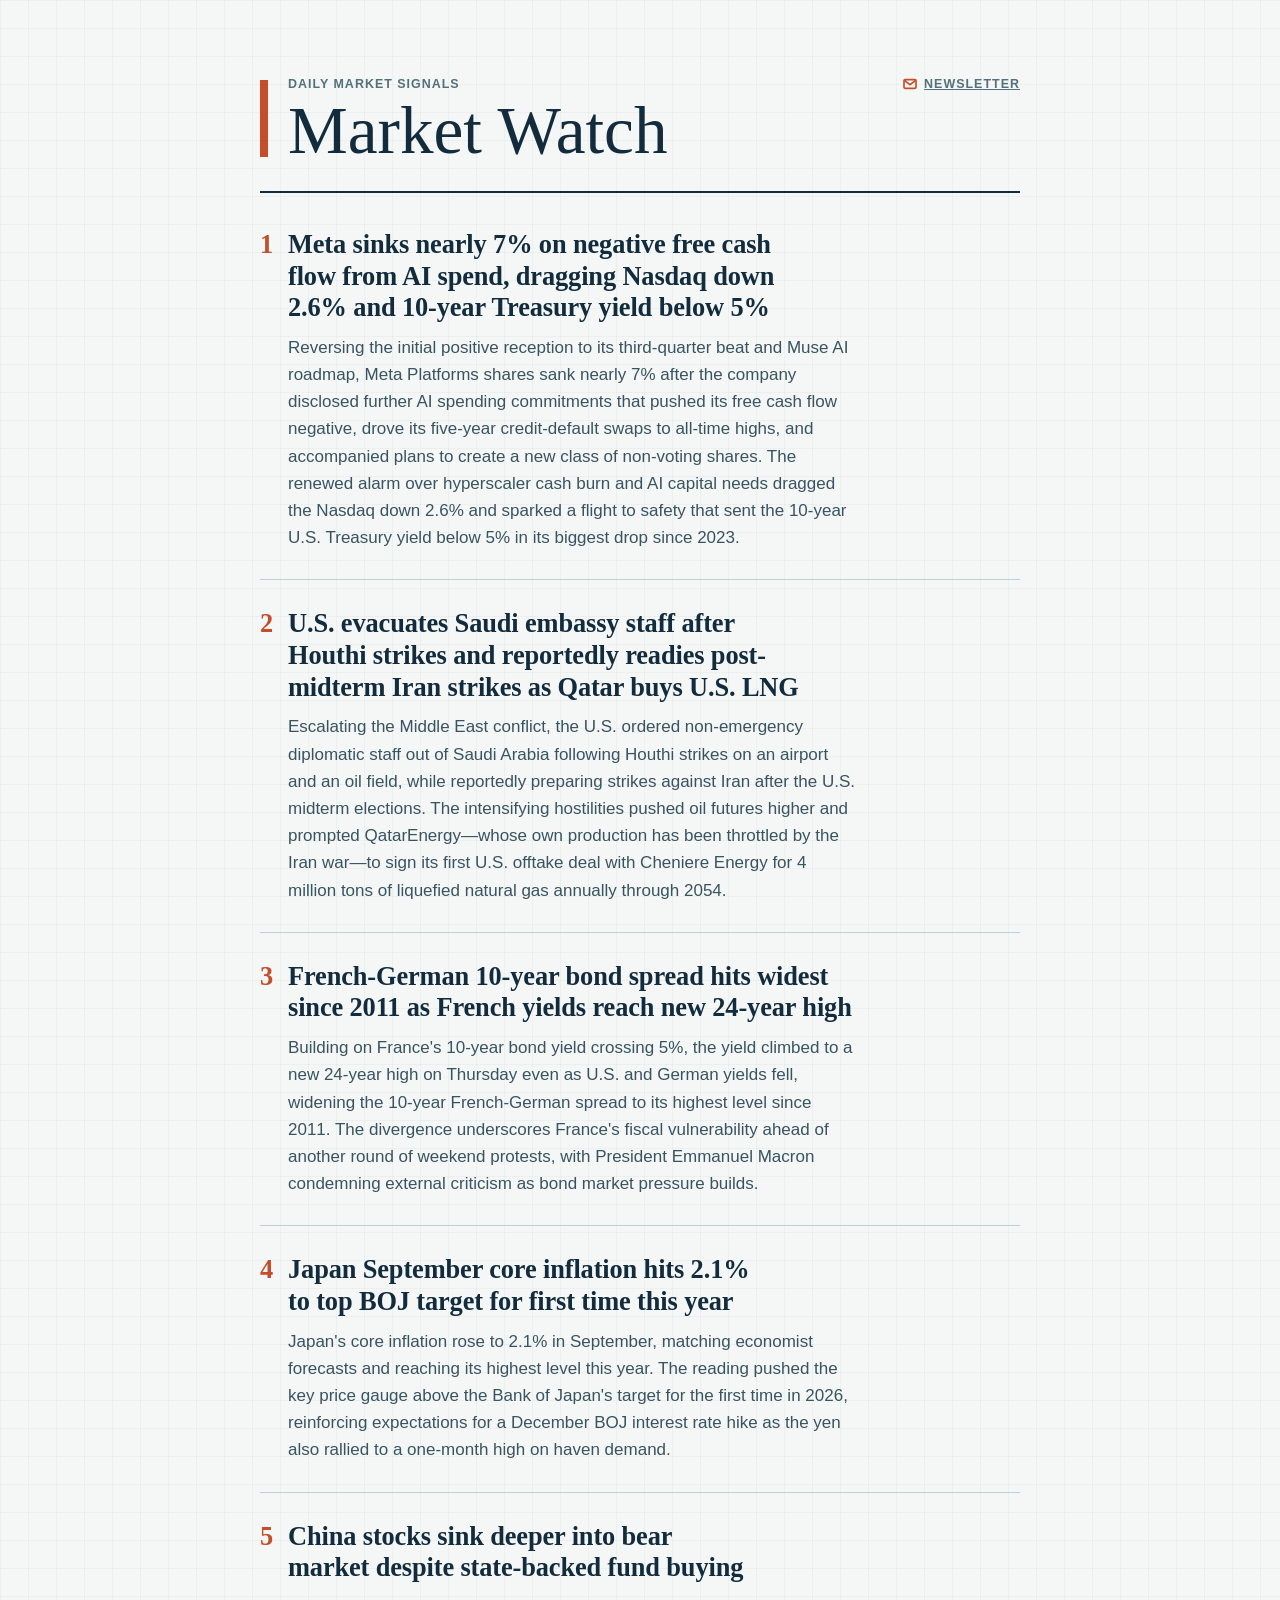
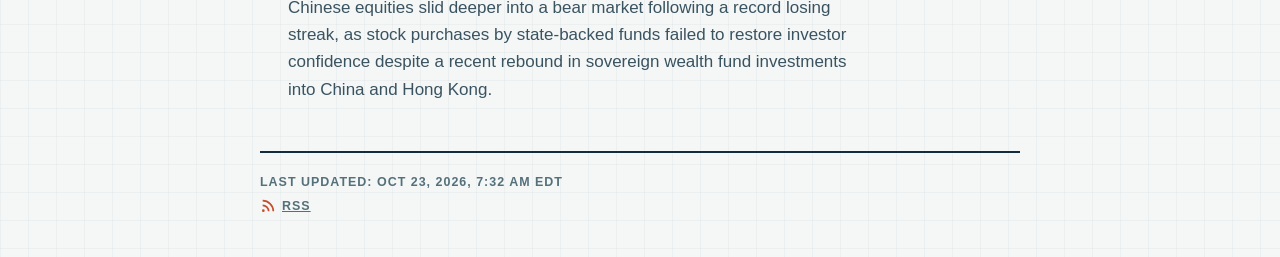
==== index.html @ daae04bd "Add a Newsletter link and a subscription-confirmed page The masthead now links to the Brevo-hosted s" ====
<!doctype html>
<html lang="en">
  <head>
    <meta charset="utf-8">
    <meta name="viewport" content="width=device-width, initial-scale=1">
    <meta name="description" content="The top market signals, every morning: a brief on tech, business and the economy.">
    <meta name="theme-color" content="#f4f7f6">
    <title>Market Watch</title>
    <link rel="icon" href="https://avatars.githubusercontent.com/u/337943099?s=200&v=4">
    <link rel="alternate" type="application/rss+xml" title="Market Watch: daily market signals" href="feed.xml">
    <link rel="alternate" type="text/markdown" title="Today’s brief (markdown)" href="today.md">
    <link rel="describedby" href="llms.txt">
    <link rel="stylesheet" href="css/market-watch.css">
  </head>
  <body>
    <main class="page-shell">
      <header class="masthead">
        <div class="masthead-top">
          <p class="eyebrow">Daily market signals</p>
          <a class="newsletter-link" href="https://a4130c57.sibforms.com/serve/[base64]" target="_blank" rel="noopener">
            <svg viewBox="0 0 24 24" width="16" height="16" aria-hidden="true" focusable="false">
              <rect x="3" y="5.5" width="18" height="13" rx="1.5" fill="none" stroke="currentColor" stroke-width="2.5"></rect>
              <path d="M4 7l8 6 8-6" fill="none" stroke="currentColor" stroke-width="2.5"></path>
            </svg>
            Newsletter
          </a>
        </div>
        <h1>Market Watch</h1>
      </header>

      <section class="results" aria-label="Current market signals">
        <ul id="signal-list" class="signal-list" hidden></ul>
        <p id="empty-state" class="empty-state">No signals yet.</p>
      </section>

      <footer class="market-watch-footer">
        <p id="refresh-time" aria-live="polite">Last updated: not yet.</p>
        <p>
          <a class="rss-link" href="feed.xml">
            <svg viewBox="0 0 24 24" width="16" height="16" aria-hidden="true" focusable="false">
              <circle cx="5" cy="19" r="2" fill="currentColor"></circle>
              <path d="M4 11a9 9 0 0 1 9 9M4 4a16 16 0 0 1 16 16" fill="none" stroke="currentColor" stroke-width="2.5"></path>
            </svg>
            RSS
          </a>
        </p>
      </footer>
    </main>

    <script>
      const signalList = document.querySelector("#signal-list");
      const emptyState = document.querySelector("#empty-state");
      const refreshTime = document.querySelector("#refresh-time");

      function formatRefreshTime(value) {
        if (!value) {
          return "Last updated: not yet.";
        }
        const date = new Date(value);
        if (Number.isNaN(date.valueOf())) {
          return "Last updated: unavailable.";
        }
        return `Last updated: ${new Intl.DateTimeFormat("en-US", {
          month: "short",
          day: "numeric",
          year: "numeric",
          hour: "numeric",
          minute: "2-digit",
          timeZone: "America/New_York",
          timeZoneName: "short",
        }).format(date)}`;
      }

      function addSignal(signal) {
        if (
          !signal
          || !Number.isInteger(signal.rank)
          || signal.rank < 1
          || typeof signal.title !== "string"
          || typeof signal.thesis !== "string"
        ) {
          return false;
        }
        const title = signal.title.trim();
        const thesis = signal.thesis.trim();
        if (!title || !thesis) {
          return false;
        }

        const item = document.createElement("li");
        const rankMark = document.createElement("span");
        const body = document.createElement("div");
        const titleLine = document.createElement("p");
        const thesisLine = document.createElement("p");
        rankMark.className = "signal-rank";
        body.className = "signal-body";
        titleLine.className = "signal-title";
        thesisLine.className = "signal-thesis";
        rankMark.textContent = signal.rank;
        titleLine.textContent = title;
        thesisLine.textContent = thesis;
        body.append(titleLine, thesisLine);
        item.append(rankMark, body);
        signalList.append(item);
        return true;
      }

      async function loadMarketWatch() {
        try {
          const response = await fetch("data/market-watch.json", { cache: "no-store" });
          if (!response.ok) {
            throw new Error("Market Watch data request failed.");
          }
          const brief = await response.json();
          const signals = Array.isArray(brief.signals) ? brief.signals.slice(0, 5) : [];
          const renderedCount = signals.reduce(
            (count, signal) => count + Number(addSignal(signal)),
            0,
          );
          signalList.hidden = renderedCount === 0;
          emptyState.hidden = renderedCount > 0;
          refreshTime.textContent = formatRefreshTime(brief.generated_at);
        } catch {
          emptyState.textContent = "Market signals are unavailable right now.";
          signalList.hidden = true;
          refreshTime.textContent = "Last updated: unavailable.";
        }
      }

      loadMarketWatch();
    </script>
  </body>
</html>
---- css/market-watch.css ----
:root {
  --canvas: #f4f7f6;
  --ink: #132c3d;
  --muted: #55707a;
  --body: #3a5360;
  --line: #bdd0d2;
  --accent: #c44d2b;
}

* {
  box-sizing: border-box;
}

body {
  min-width: 320px;
  margin: 0;
  color: var(--ink);
  background-color: var(--canvas);
  background-image: linear-gradient(90deg, rgba(19, 44, 61, 0.035) 1px, transparent 1px), linear-gradient(rgba(19, 44, 61, 0.035) 1px, transparent 1px);
  background-size: 28px 28px;
  font-family: "Avenir Next", "Segoe UI", sans-serif;
}


.page-shell {
  width: min(100% - 32px, 760px);
  min-height: 100vh;
  margin: 0 auto;
  padding: 76px 0 40px;
}

.masthead {
  position: relative;
  padding: 0 0 28px 28px;
  border-bottom: 2px solid var(--ink);
}

.masthead::before {
  position: absolute;
  top: 4px;
  bottom: 34px;
  left: 0;
  width: 8px;
  content: "";
  background: var(--accent);
}

.masthead-top {
  display: flex;
  align-items: center;
  justify-content: space-between;
  gap: 16px;
}

.eyebrow,
.market-watch-footer p,
.newsletter-link {
  margin: 0;
  color: var(--muted);
  font-size: 0.78rem;
  font-weight: 700;
  letter-spacing: 0.08em;
  text-transform: uppercase;
}

h1,
p {
  margin-top: 0;
}

h1,
.signal-rank,
.signal-title {
  font-family: "Iowan Old Style", "Palatino Linotype", Palatino, Georgia, serif;
}

h1 {
  margin: 7px 0 0;
  font-size: clamp(2.35rem, 8vw, 4.2rem);
  font-weight: 500;
  letter-spacing: 0;
  line-height: 0.95;
}

.results {
  padding: 36px 0 48px;
}

.signal-list {
  margin: 0;
  padding: 0;
  list-style: none;
}

.signal-list[hidden] {
  display: none;
}

.signal-list li {
  display: grid;
  grid-template-columns: 28px minmax(0, 1fr);
  padding: 28px 0;
}

.signal-list li:first-child {
  padding-top: 0;
}

.signal-list li:last-child {
  padding-bottom: 0;
}

.signal-list li + li {
  border-top: 1px solid var(--line);
}

.signal-rank,
.signal-title {
  font-size: clamp(1.35rem, 3.6vw, 1.65rem);
  line-height: 1.2;
}

.signal-rank {
  color: var(--accent);
  font-variant-numeric: lining-nums;
  font-weight: 600;
}

.signal-title {
  margin-bottom: 10px;
  font-weight: 600;
  letter-spacing: -0.005em;
  text-wrap: balance;
}

.signal-thesis {
  max-width: 60ch;
  margin: 0;
  color: var(--body);
  font-size: 1.0625rem;
  line-height: 1.6;
  text-wrap: pretty;
}

.empty-state {
  margin: 0;
  padding: 42px 0;
  color: var(--muted);
  font-family: "Iowan Old Style", "Palatino Linotype", Palatino, Georgia, serif;
  font-size: 1.25rem;
  text-align: center;
}

.market-watch-footer {
  display: grid;
  gap: 9px;
  padding-top: 22px;
  border-top: 2px solid var(--ink);
}

.market-watch-footer a {
  color: inherit;
}

.rss-link,
.newsletter-link {
  display: inline-flex;
  align-items: center;
  gap: 6px;
  color: var(--muted);
}

.rss-link svg,
.newsletter-link svg {
  color: var(--accent);
}

@media (max-width: 560px) {
  .page-shell {
    width: min(100% - 24px, 760px);
    padding-top: 48px;
  }

  .masthead {
    padding-left: 22px;
  }

  .masthead::before {
    width: 6px;
  }

  .results {
    padding: 32px 0 38px;
  }

  .signal-list li {
    grid-template-columns: 22px minmax(0, 1fr);
    padding: 24px 0;
  }

  .signal-thesis {
    font-size: 1rem;
  }
}
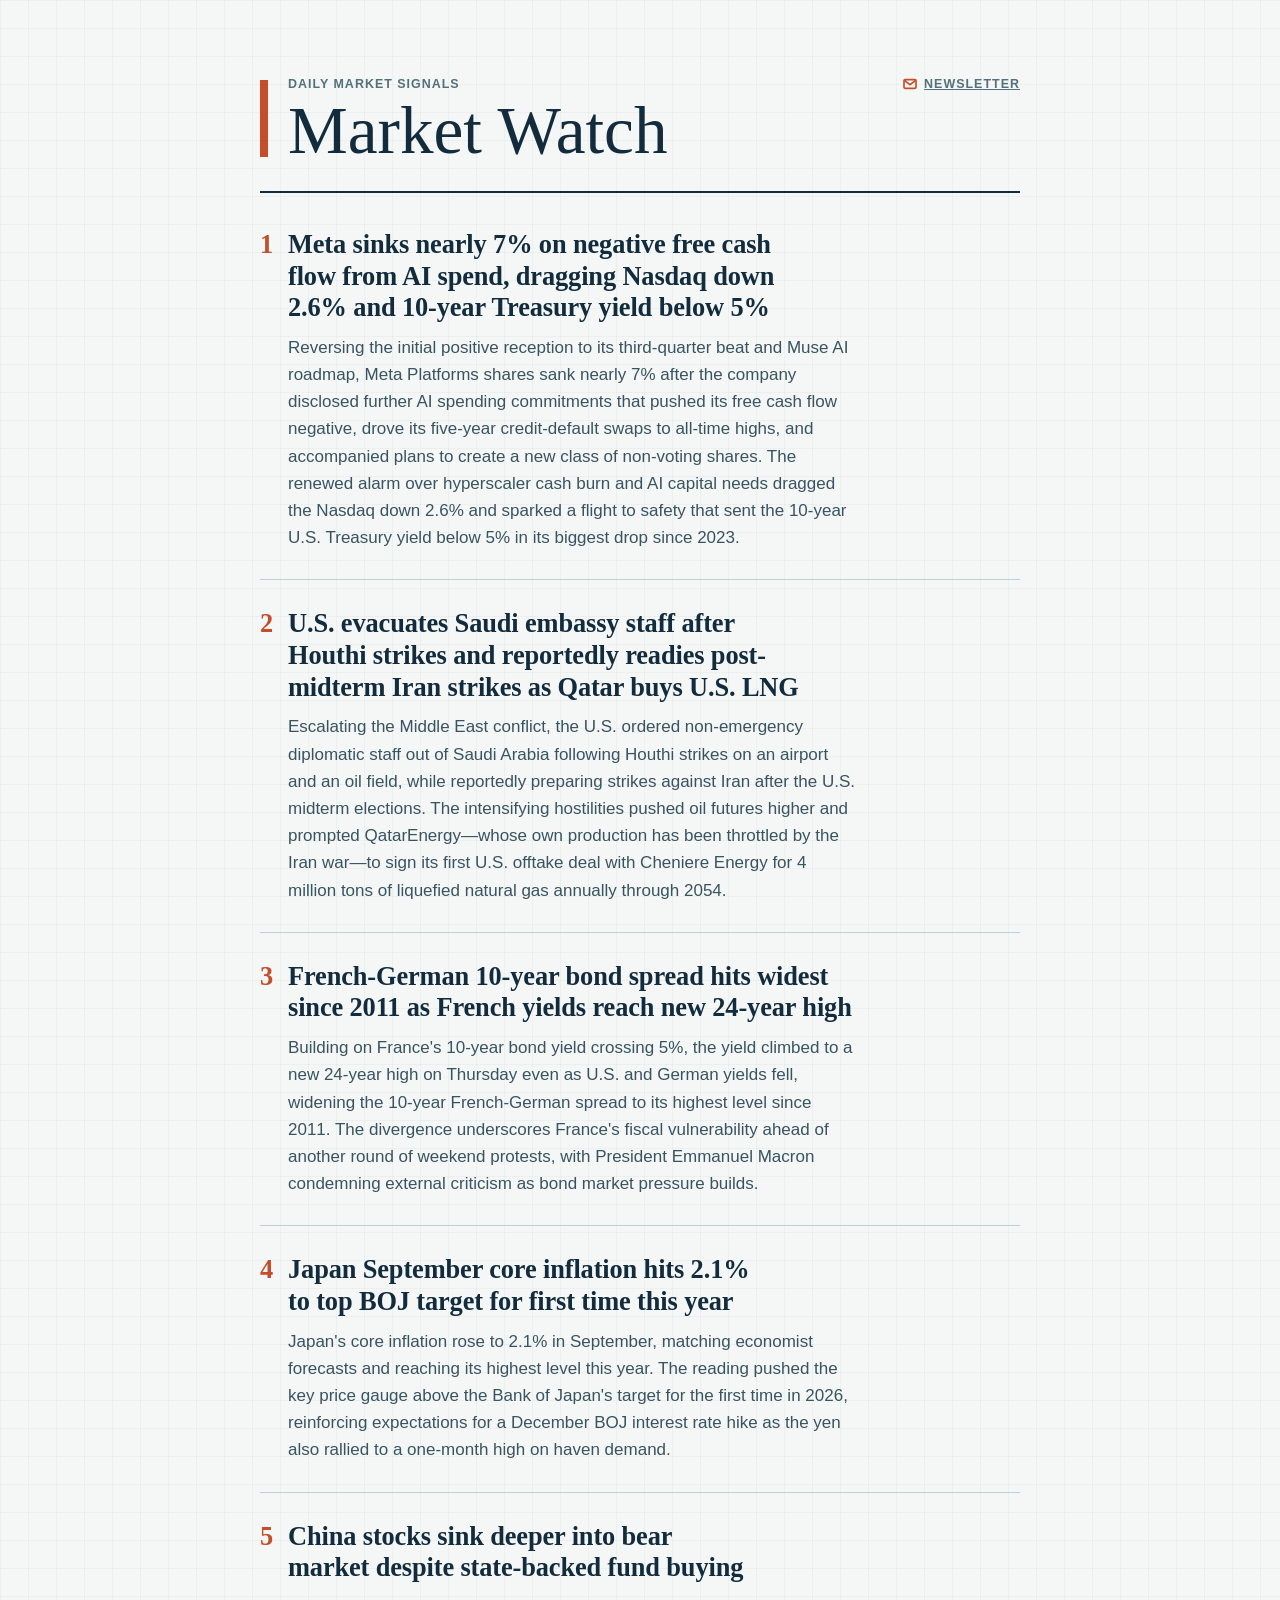
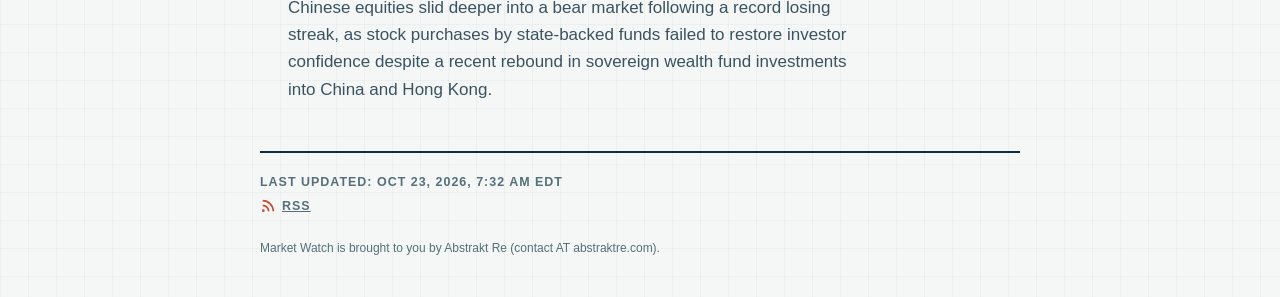
==== commit 32185ec2: "Add an Abstrakt Re credit and contact line to the page footers The footer of index.html, subscribe.h" ====
--- a/index.html
+++ b/index.html
@@ -17,7 +17,7 @@
       <header class="masthead">
         <div class="masthead-top">
           <p class="eyebrow">Daily market signals</p>
-          <a class="newsletter-link" href="https://a4130c57.sibforms.com/serve/[base64]" target="_blank" rel="noopener">
+          <a class="newsletter-link" href="subscribe.html">
             <svg viewBox="0 0 24 24" width="16" height="16" aria-hidden="true" focusable="false">
               <rect x="3" y="5.5" width="18" height="13" rx="1.5" fill="none" stroke="currentColor" stroke-width="2.5"></rect>
               <path d="M4 7l8 6 8-6" fill="none" stroke="currentColor" stroke-width="2.5"></path>
@@ -44,6 +44,7 @@
             RSS
           </a>
         </p>
+        <p class="footer-credit">Market Watch is brought to you by Abstrakt Re <span class="nowrap">(contact AT abstraktre.com).</span></p>
       </footer>
     </main>
 
--- a/css/market-watch.css
+++ b/css/market-watch.css
@@ -5,6 +5,9 @@
   --body: #3a5360;
   --line: #bdd0d2;
   --accent: #c44d2b;
+  --accent-strong: #a63f22;
+  --success: #2f6f5e;
+  --surface: #ffffff;
 }
 
 * {
@@ -162,6 +165,20 @@
   color: inherit;
 }
 
+/* Matches the small print at the bottom of the Market Watch email. */
+.market-watch-footer .footer-credit {
+  margin-top: 13px;
+  font-size: 0.75rem;
+  font-weight: 400;
+  letter-spacing: 0;
+  line-height: 1.5;
+  text-transform: none;
+}
+
+.nowrap {
+  white-space: nowrap;
+}
+
 .rss-link,
 .newsletter-link {
   display: inline-flex;
@@ -175,6 +192,144 @@
   color: var(--accent);
 }
 
+/* Subscribe page. Brevo's main.js toggles the sib-* classes below. */
+.subscribe-intro {
+  margin-bottom: 32px;
+}
+
+.subscribe-form {
+  display: grid;
+  gap: 20px;
+  max-width: 460px;
+}
+
+.subscribe-label {
+  display: block;
+  margin-bottom: 8px;
+  color: var(--muted);
+  font-size: 0.78rem;
+  font-weight: 700;
+  letter-spacing: 0.08em;
+  text-transform: uppercase;
+}
+
+.subscribe-input {
+  width: 100%;
+  padding: 12px 14px;
+  border: 1px solid var(--line);
+  border-radius: 2px;
+  color: var(--ink);
+  background: var(--surface);
+  font: inherit;
+  font-size: 1.0625rem;
+}
+
+.subscribe-input::placeholder {
+  color: var(--muted);
+  opacity: 0.7;
+}
+
+.subscribe-input:focus {
+  border-color: var(--ink);
+  outline: 2px solid var(--accent);
+  outline-offset: 1px;
+}
+
+.entry_errored .subscribe-input {
+  border-color: var(--accent-strong);
+}
+
+.entry__error {
+  display: none;
+  margin: 8px 0 0;
+  color: var(--accent-strong);
+  font-size: 0.9375rem;
+  line-height: 1.4;
+}
+
+.subscribe-captcha {
+  min-height: 65px;
+}
+
+.subscribe-button {
+  display: inline-flex;
+  align-items: center;
+  gap: 8px;
+  padding: 13px 24px;
+  border: 0;
+  border-radius: 2px;
+  color: #fff;
+  background: var(--accent);
+  font: inherit;
+  font-size: 0.78rem;
+  font-weight: 700;
+  letter-spacing: 0.08em;
+  text-transform: uppercase;
+  cursor: pointer;
+}
+
+.subscribe-button:hover {
+  background: var(--accent-strong);
+}
+
+.subscribe-button:focus-visible {
+  outline: 2px solid var(--ink);
+  outline-offset: 2px;
+}
+
+.sib-form-block__button-disabled {
+  cursor: progress;
+  opacity: 0.7;
+}
+
+.subscribe-spinner {
+  width: 16px;
+  height: 16px;
+  fill: currentColor;
+  animation: subscribe-spin 1.1s linear infinite;
+}
+
+.sib-hide-loader-icon,
+.input--hidden {
+  display: none !important;
+}
+
+.sib-form-message-panel {
+  display: none;
+  max-width: 460px;
+  margin: 0 0 28px;
+  padding: 14px 18px;
+  border-left: 4px solid var(--accent-strong);
+  background: var(--surface);
+}
+
+.sib-form-message-panel--active {
+  display: block;
+}
+
+#success-message {
+  border-left-color: var(--success);
+}
+
+.sib-form-message-panel__inner-text {
+  margin: 0;
+  color: var(--ink);
+  font-size: 1.0625rem;
+  line-height: 1.5;
+}
+
+@keyframes subscribe-spin {
+  to {
+    transform: rotate(1turn);
+  }
+}
+
+@media (prefers-reduced-motion: reduce) {
+  .subscribe-spinner {
+    animation: none;
+  }
+}
+
 @media (max-width: 560px) {
   .page-shell {
     width: min(100% - 24px, 760px);
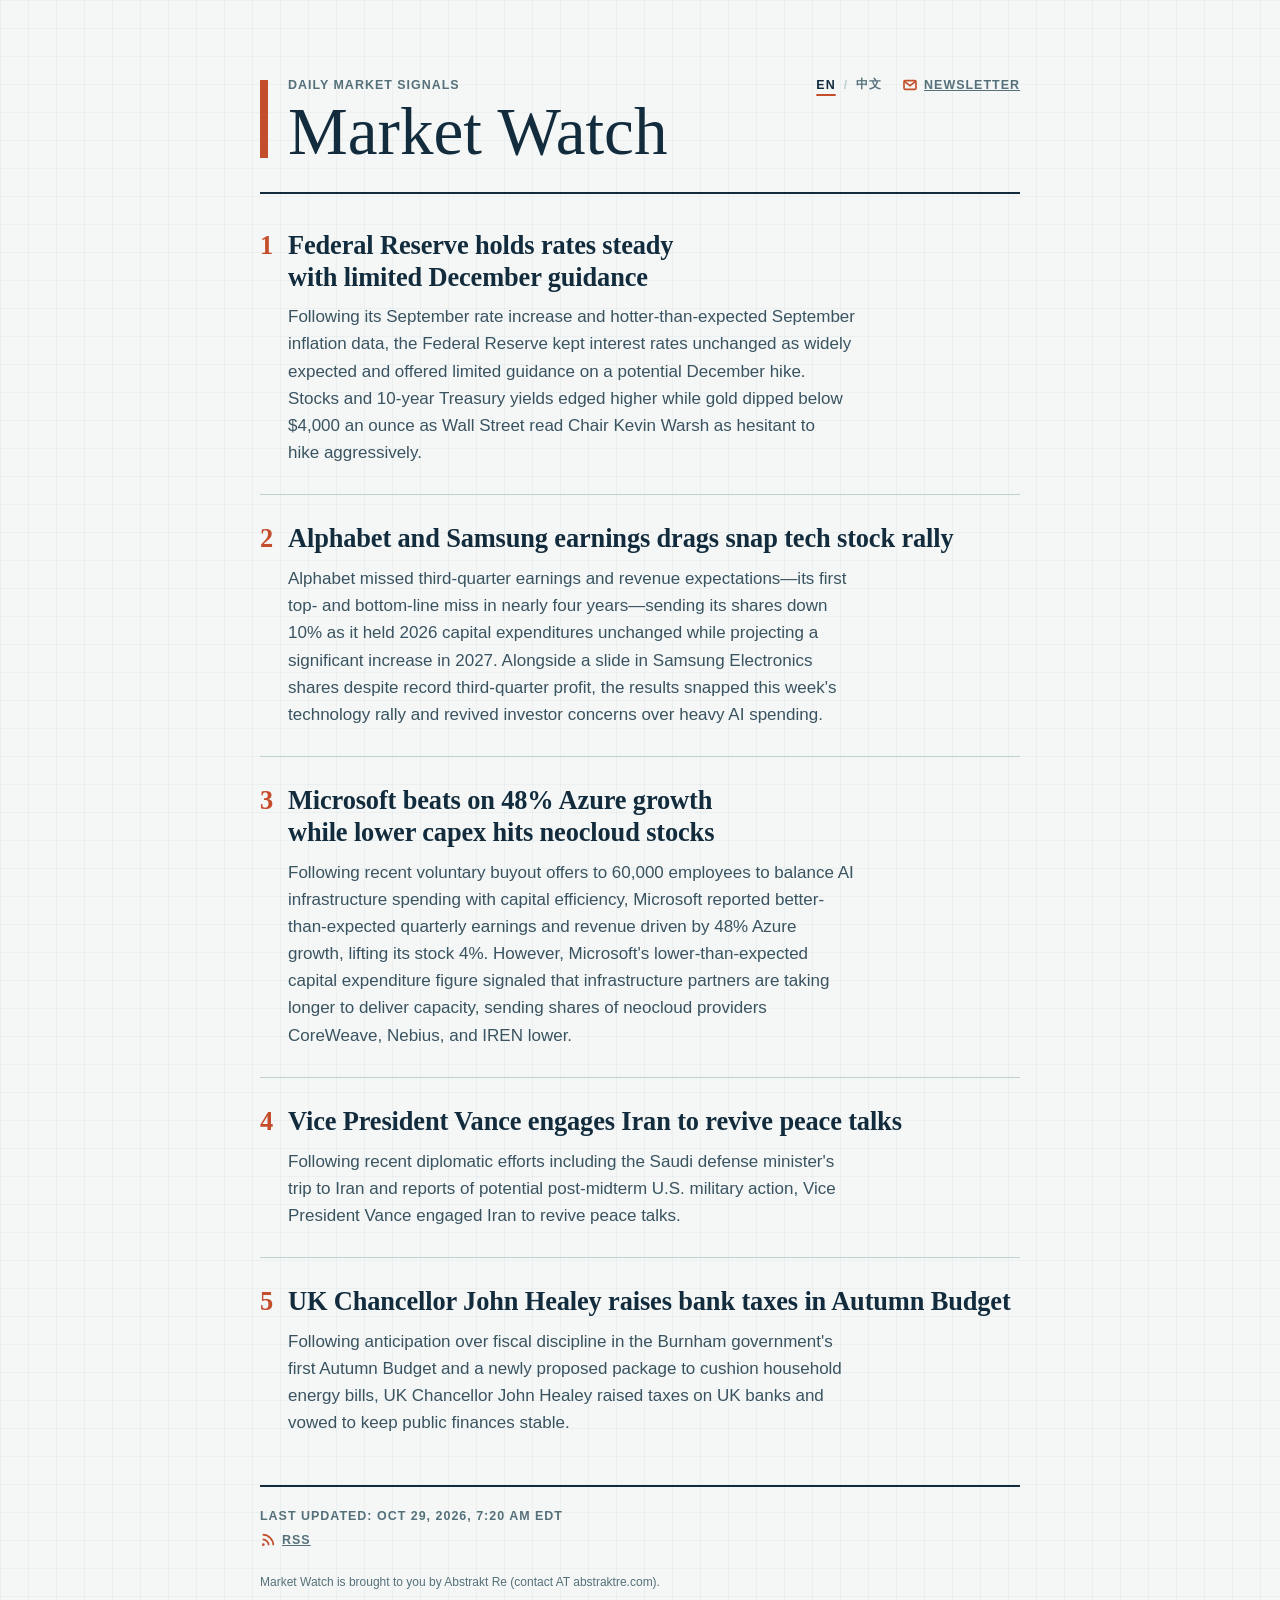
==== commit 1b685205: "Add an EN / 中文 toggle to the page The Chinese page loads data/market-watch.zh.json, an AI translatio" ====
--- a/index.html
+++ b/index.html
@@ -3,12 +3,13 @@
   <head>
     <meta charset="utf-8">
     <meta name="viewport" content="width=device-width, initial-scale=1">
-    <meta name="description" content="The top market signals, every morning: a brief on tech, business and the economy.">
+    <meta name="description" content="What’s worth watching today: a brief on tech, business and the economy.">
     <meta name="theme-color" content="#f4f7f6">
     <title>Market Watch</title>
     <link rel="icon" href="https://avatars.githubusercontent.com/u/337943099?s=200&v=4">
     <link rel="alternate" type="application/rss+xml" title="Market Watch: daily market signals" href="feed.xml">
     <link rel="alternate" type="text/markdown" title="Today’s brief (markdown)" href="today.md">
+    <link rel="alternate" hreflang="zh-Hans" href="?lang=zh">
     <link rel="describedby" href="llms.txt">
     <link rel="stylesheet" href="css/market-watch.css">
   </head>
@@ -16,19 +17,27 @@
     <main class="page-shell">
       <header class="masthead">
         <div class="masthead-top">
-          <p class="eyebrow">Daily market signals</p>
-          <a class="newsletter-link" href="subscribe.html">
-            <svg viewBox="0 0 24 24" width="16" height="16" aria-hidden="true" focusable="false">
-              <rect x="3" y="5.5" width="18" height="13" rx="1.5" fill="none" stroke="currentColor" stroke-width="2.5"></rect>
-              <path d="M4 7l8 6 8-6" fill="none" stroke="currentColor" stroke-width="2.5"></path>
-            </svg>
-            Newsletter
-          </a>
+          <p class="eyebrow" data-text="eyebrow">Daily market signals</p>
+          <div class="masthead-links">
+            <nav class="language-toggle" aria-label="Language">
+              <a href="?lang=en" hreflang="en" lang="en" data-language="en">EN</a>
+              <span aria-hidden="true">/</span>
+              <a href="?lang=zh" hreflang="zh-Hans" lang="zh-Hans" data-language="zh">中文</a>
+            </nav>
+            <a class="newsletter-link" href="subscribe.html">
+              <svg viewBox="0 0 24 24" width="16" height="16" aria-hidden="true" focusable="false">
+                <rect x="3" y="5.5" width="18" height="13" rx="1.5" fill="none" stroke="currentColor" stroke-width="2.5"></rect>
+                <path d="M4 7l8 6 8-6" fill="none" stroke="currentColor" stroke-width="2.5"></path>
+              </svg>
+              <span data-text="newsletter">Newsletter</span>
+            </a>
+          </div>
         </div>
         <h1>Market Watch</h1>
       </header>
 
-      <section class="results" aria-label="Current market signals">
+      <section class="results" aria-label="Current market signals" data-label="results">
+        <p id="language-note" class="language-note" hidden>今日中文版尚未更新，以下为英文原文。</p>
         <ul id="signal-list" class="signal-list" hidden></ul>
         <p id="empty-state" class="empty-state">No signals yet.</p>
       </section>
@@ -41,27 +50,111 @@
               <circle cx="5" cy="19" r="2" fill="currentColor"></circle>
               <path d="M4 11a9 9 0 0 1 9 9M4 4a16 16 0 0 1 16 16" fill="none" stroke="currentColor" stroke-width="2.5"></path>
             </svg>
-            RSS
+            <span data-text="rss">RSS</span>
           </a>
         </p>
-        <p class="footer-credit">Market Watch is brought to you by Abstrakt Re <span class="nowrap">(contact AT abstraktre.com).</span></p>
+        <p id="translation-note" class="footer-credit" hidden>中文内容由 AI 从英文翻译，如有出入，以英文原文为准。</p>
+        <p class="footer-credit"><span data-text="credit">Market Watch is brought to you by Abstrakt Re</span> <span class="nowrap" data-text="contact">(contact AT abstraktre.com).</span></p>
       </footer>
     </main>
 
     <script>
+      // The Chinese brief is an AI translation of the English one, published next to it
+      // with the same generated_at. RSS, markdown and email stay English.
+      const TEXT = {
+        en: {
+          eyebrow: "Daily market signals",
+          newsletter: "Newsletter",
+          rss: "RSS",
+          credit: "Market Watch is brought to you by Abstrakt Re",
+          contact: "(contact AT abstraktre.com).",
+          results: "Current market signals",
+          empty: "No signals yet.",
+          unavailable: "Market signals are unavailable right now.",
+          updated: "Last updated: ",
+          notYet: "not yet.",
+          updateUnavailable: "unavailable.",
+        },
+        zh: {
+          eyebrow: "每日市场信号",
+          newsletter: "英文邮件订阅",
+          rss: "RSS（英文）",
+          credit: "Market Watch 由 Abstrakt Re 出品",
+          contact: "（联系：contact AT abstraktre.com）",
+          results: "今日市场信号",
+          empty: "暂无信号。",
+          unavailable: "市场信号暂时无法加载。",
+          updated: "最后更新：",
+          notYet: "暂无。",
+          updateUnavailable: "暂不可用。",
+        },
+      };
+      const BRIEF_PATHS = { en: "data/market-watch.json", zh: "data/market-watch.zh.json" };
+      const LANGUAGE_KEY = "market-watch-language";
+
+      const language = chooseLanguage();
+      const text = TEXT[language];
       const signalList = document.querySelector("#signal-list");
       const emptyState = document.querySelector("#empty-state");
       const refreshTime = document.querySelector("#refresh-time");
+      const languageNote = document.querySelector("#language-note");
+
+      // ?lang= in the URL wins and is remembered; otherwise use the saved choice, then English.
+      function chooseLanguage() {
+        const requested = new URLSearchParams(window.location.search).get("lang");
+        if (Object.hasOwn(TEXT, requested)) {
+          try {
+            localStorage.setItem(LANGUAGE_KEY, requested);
+          } catch {}
+          return requested;
+        }
+        try {
+          const saved = localStorage.getItem(LANGUAGE_KEY);
+          if (Object.hasOwn(TEXT, saved)) {
+            return saved;
+          }
+        } catch {}
+        return "en";
+      }
+
+      function applyLanguage() {
+        document.documentElement.lang = language === "zh" ? "zh-Hans" : "en";
+        document.querySelectorAll("[data-text]").forEach((element) => {
+          element.textContent = text[element.dataset.text];
+        });
+        document.querySelectorAll("[data-label]").forEach((element) => {
+          element.setAttribute("aria-label", text[element.dataset.label]);
+        });
+        document.querySelectorAll("[data-language]").forEach((link) => {
+          if (link.dataset.language === language) {
+            link.setAttribute("aria-current", "true");
+          }
+        });
+        document.querySelector("#translation-note").hidden = language !== "zh";
+        emptyState.textContent = text.empty;
+        refreshTime.textContent = text.updated + text.notYet;
+      }
 
       function formatRefreshTime(value) {
         if (!value) {
-          return "Last updated: not yet.";
+          return text.updated + text.notYet;
         }
         const date = new Date(value);
         if (Number.isNaN(date.valueOf())) {
-          return "Last updated: unavailable.";
-        }
-        return `Last updated: ${new Intl.DateTimeFormat("en-US", {
+          return text.updated + text.updateUnavailable;
+        }
+        if (language === "zh") {
+          return `${text.updated}${new Intl.DateTimeFormat("zh-CN", {
+            year: "numeric",
+            month: "long",
+            day: "numeric",
+            hour: "numeric",
+            minute: "2-digit",
+            hourCycle: "h23",
+            timeZone: "America/New_York",
+          }).format(date)}（美东时间）`;
+        }
+        return text.updated + new Intl.DateTimeFormat("en-US", {
           month: "short",
           day: "numeric",
           year: "numeric",
@@ -69,7 +162,7 @@
           minute: "2-digit",
           timeZone: "America/New_York",
           timeZoneName: "short",
-        }).format(date)}`;
+        }).format(date);
       }
 
       function addSignal(signal) {
@@ -106,28 +199,52 @@
         return true;
       }
 
+      async function fetchBrief(path) {
+        const response = await fetch(path, { cache: "no-store" });
+        if (!response.ok) {
+          throw new Error("Market Watch data request failed.");
+        }
+        return response.json();
+      }
+
+      // The English brief is the source of truth. The Chinese brief is shown only when it
+      // was translated from that same brief (same generated_at); otherwise show English.
+      async function loadBrief() {
+        const english = fetchBrief(BRIEF_PATHS.en);
+        if (language !== "zh") {
+          return { brief: await english, englishFallback: false };
+        }
+        const chinese = fetchBrief(BRIEF_PATHS.zh).catch(() => null);
+        const [englishBrief, chineseBrief] = await Promise.all([english, chinese]);
+        if (chineseBrief && chineseBrief.generated_at === englishBrief.generated_at) {
+          return { brief: chineseBrief, englishFallback: false };
+        }
+        return { brief: englishBrief, englishFallback: true };
+      }
+
       async function loadMarketWatch() {
         try {
-          const response = await fetch("data/market-watch.json", { cache: "no-store" });
-          if (!response.ok) {
-            throw new Error("Market Watch data request failed.");
-          }
-          const brief = await response.json();
+          const { brief, englishFallback } = await loadBrief();
           const signals = Array.isArray(brief.signals) ? brief.signals.slice(0, 5) : [];
           const renderedCount = signals.reduce(
             (count, signal) => count + Number(addSignal(signal)),
             0,
           );
+          if (englishFallback && renderedCount > 0) {
+            signalList.lang = "en";
+            languageNote.hidden = false;
+          }
           signalList.hidden = renderedCount === 0;
           emptyState.hidden = renderedCount > 0;
           refreshTime.textContent = formatRefreshTime(brief.generated_at);
         } catch {
-          emptyState.textContent = "Market signals are unavailable right now.";
+          emptyState.textContent = text.unavailable;
           signalList.hidden = true;
-          refreshTime.textContent = "Last updated: unavailable.";
-        }
-      }
-
+          refreshTime.textContent = text.updated + text.updateUnavailable;
+        }
+      }
+
+      applyLanguage();
       loadMarketWatch();
     </script>
   </body>
--- a/css/market-watch.css
+++ b/css/market-watch.css
@@ -8,6 +8,9 @@
   --accent-strong: #a63f22;
   --success: #2f6f5e;
   --surface: #ffffff;
+  /* Chinese fonts follow the Latin ones, so Latin text keeps its look on the Chinese page. */
+  --font-sans: "Avenir Next", "Segoe UI", "PingFang SC", "Hiragino Sans GB", "Microsoft YaHei", "Noto Sans CJK SC", "Noto Sans SC", sans-serif;
+  --font-serif: "Iowan Old Style", "Palatino Linotype", Palatino, Georgia, "Songti SC", "Noto Serif CJK SC", "Noto Serif SC", "Source Han Serif SC", "Microsoft YaHei", serif;
 }
 
 * {
@@ -21,7 +24,7 @@
   background-color: var(--canvas);
   background-image: linear-gradient(90deg, rgba(19, 44, 61, 0.035) 1px, transparent 1px), linear-gradient(rgba(19, 44, 61, 0.035) 1px, transparent 1px);
   background-size: 28px 28px;
-  font-family: "Avenir Next", "Segoe UI", sans-serif;
+  font-family: var(--font-sans);
 }
 
 
@@ -50,13 +53,22 @@
 
 .masthead-top {
   display: flex;
+  flex-wrap: wrap;
   align-items: center;
   justify-content: space-between;
-  gap: 16px;
+  gap: 10px 16px;
+}
+
+.masthead-links {
+  display: flex;
+  align-items: center;
+  gap: 20px;
+  margin-left: auto;
 }
 
 .eyebrow,
 .market-watch-footer p,
+.language-toggle,
 .newsletter-link {
   margin: 0;
   color: var(--muted);
@@ -74,7 +86,7 @@
 h1,
 .signal-rank,
 .signal-title {
-  font-family: "Iowan Old Style", "Palatino Linotype", Palatino, Georgia, serif;
+  font-family: var(--font-serif);
 }
 
 h1 {
@@ -149,7 +161,7 @@
   margin: 0;
   padding: 42px 0;
   color: var(--muted);
-  font-family: "Iowan Old Style", "Palatino Linotype", Palatino, Georgia, serif;
+  font-family: var(--font-serif);
   font-size: 1.25rem;
   text-align: center;
 }
@@ -190,6 +202,44 @@
 .rss-link svg,
 .newsletter-link svg {
   color: var(--accent);
+}
+
+.language-toggle {
+  display: inline-flex;
+  align-items: center;
+  gap: 8px;
+}
+
+.language-toggle span {
+  color: var(--line);
+}
+
+.language-toggle a {
+  color: var(--muted);
+  text-decoration: none;
+}
+
+.language-toggle a:hover {
+  color: var(--ink);
+}
+
+.language-toggle a[aria-current] {
+  color: var(--ink);
+  text-decoration: underline;
+  text-decoration-color: var(--accent);
+  text-decoration-thickness: 2px;
+  text-underline-offset: 5px;
+}
+
+/* Shown on the Chinese page when today's translation is not ready yet. */
+.language-note {
+  margin: 0 0 28px;
+  padding: 12px 16px;
+  border-left: 4px solid var(--line);
+  color: var(--body);
+  background: var(--surface);
+  font-size: 0.9375rem;
+  line-height: 1.5;
 }
 
 /* Subscribe page. Brevo's main.js toggles the sib-* classes below. */
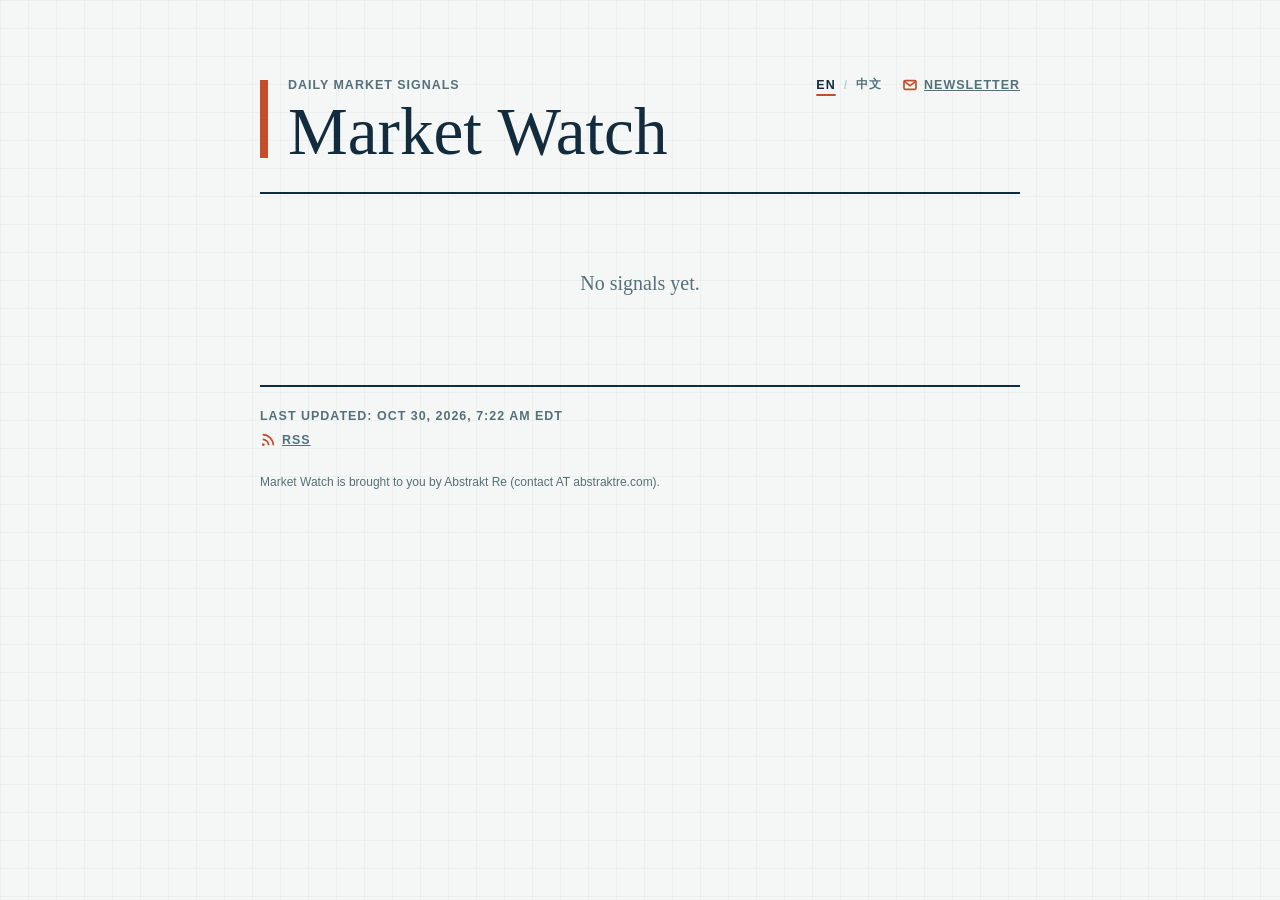
==== commit eacaebfd: "Update zh update" ====
--- a/index.html
+++ b/index.html
@@ -82,8 +82,8 @@
           credit: "Market Watch 由 Abstrakt Re 出品",
           contact: "（联系：contact AT abstraktre.com）",
           results: "今日市场信号",
-          empty: "暂无信号。",
-          unavailable: "市场信号暂时无法加载。",
+          empty: "暂无消息。",
+          unavailable: "暂时无法加载。",
           updated: "最后更新：",
           notYet: "暂无。",
           updateUnavailable: "暂不可用。",
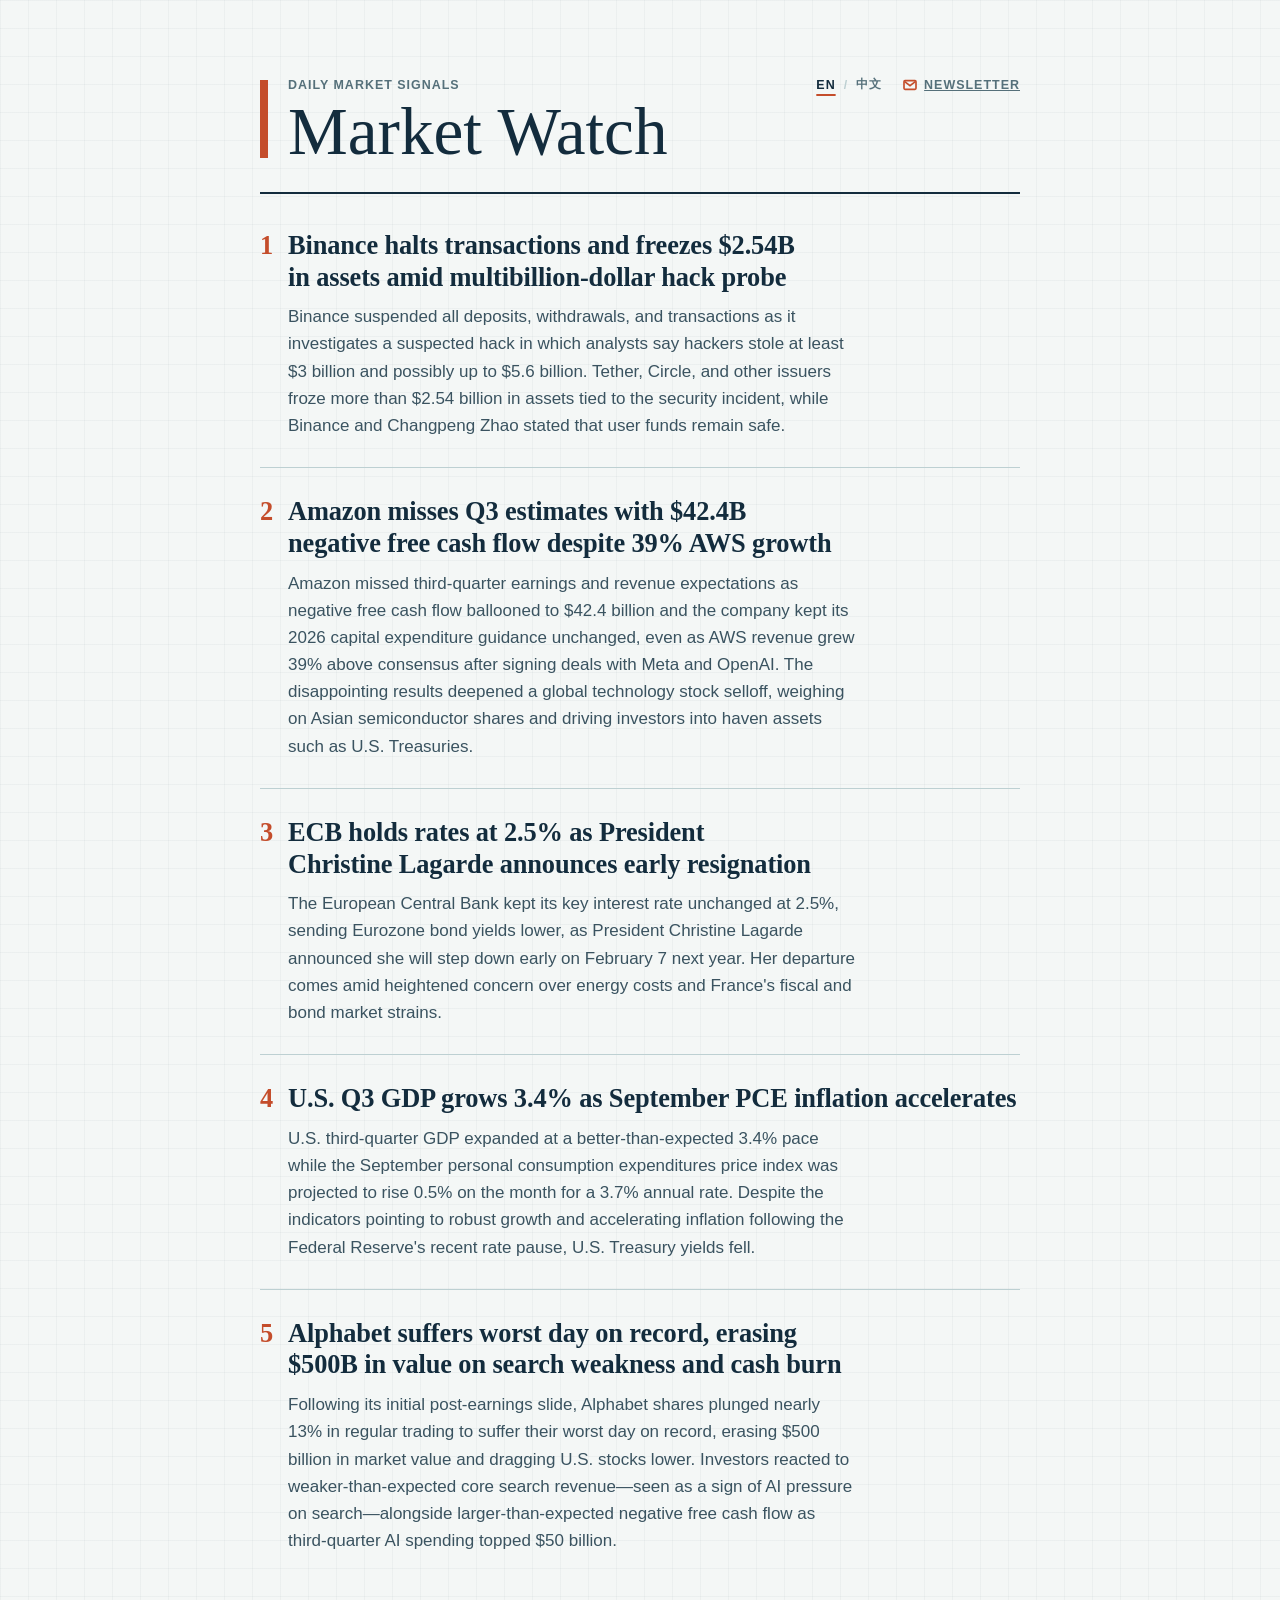
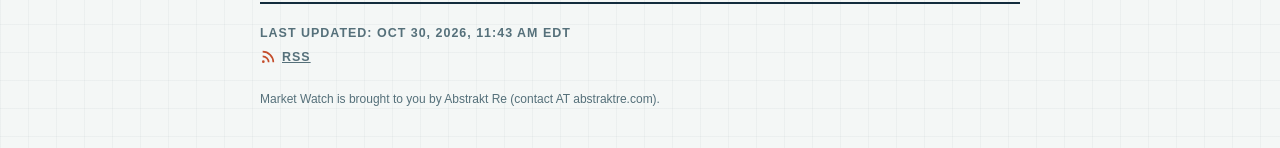
==== commit 13246ef3: "Put the Chinese translation note on the credit line The AI-translation note now follows the credit l" ====
--- a/index.html
+++ b/index.html
@@ -53,8 +53,7 @@
             <span data-text="rss">RSS</span>
           </a>
         </p>
-        <p id="translation-note" class="footer-credit" hidden>中文内容由 AI 从英文翻译，如有出入，以英文原文为准。</p>
-        <p class="footer-credit"><span data-text="credit">Market Watch is brought to you by Abstrakt Re</span> <span class="nowrap" data-text="contact">(contact AT abstraktre.com).</span></p>
+        <p class="footer-credit"><span data-text="credit">Market Watch is brought to you by Abstrakt Re</span> <span class="nowrap" data-text="contact">(contact AT abstraktre.com).</span><span id="translation-note" hidden>中文内容由 AI 从英文翻译，如有出入，以英文原文为准。</span></p>
       </footer>
     </main>
 
@@ -80,7 +79,7 @@
           newsletter: "英文邮件订阅",
           rss: "RSS（英文）",
           credit: "Market Watch 由 Abstrakt Re 出品",
-          contact: "（联系：contact AT abstraktre.com）",
+          contact: "（联系：contact AT abstraktre.com）。",
           results: "今日市场信号",
           empty: "暂无消息。",
           unavailable: "暂时无法加载。",
--- a/css/market-watch.css
+++ b/css/market-watch.css
@@ -391,7 +391,17 @@
   }
 
   .masthead::before {
+    /* Start beside the eyebrow, below the 18px links row and 10px gap. */
+    top: 32px;
     width: 6px;
+  }
+
+  /* On phones the links get their own row above the eyebrow, so the eyebrow stays right
+     above the title and English and Chinese line up the same way. */
+  .masthead-links {
+    order: -1;
+    width: 100%;
+    justify-content: flex-end;
   }
 
   .results {
